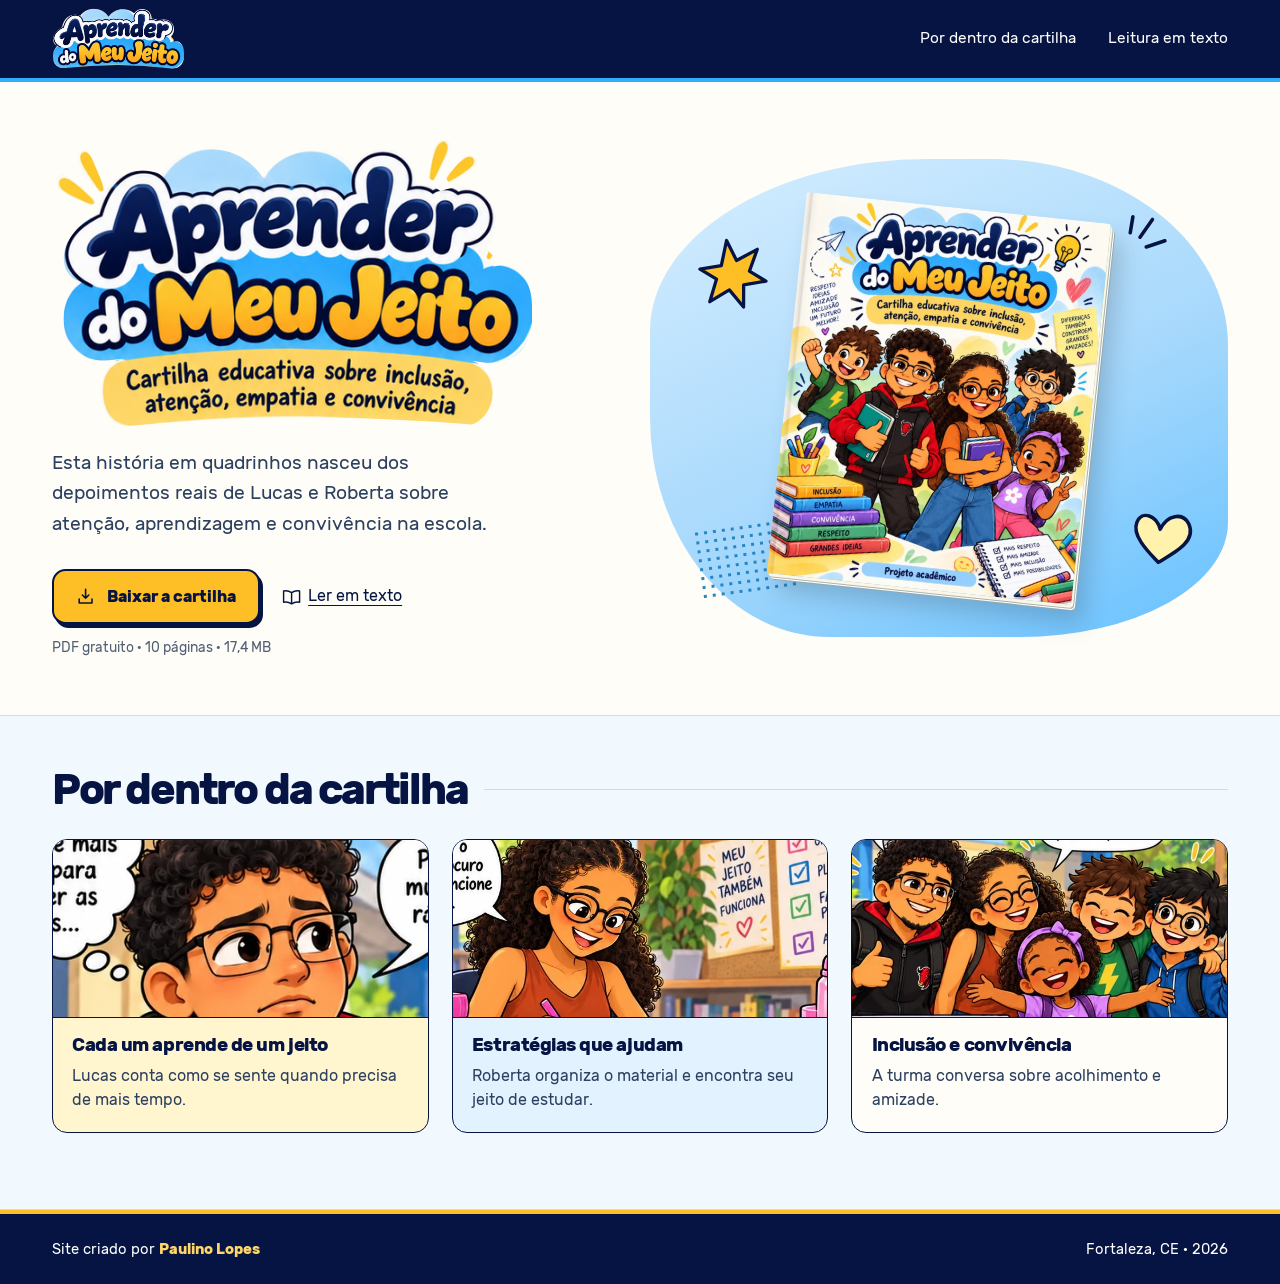
==== index.html @ 84042052 "Publica a cartilha Aprender do Meu Jeito" ====
<!doctype html>
<html lang="pt-BR"><head><meta charset="utf-8"><meta name="viewport" content="width=device-width,initial-scale=1"><title>Aprender do Meu Jeito</title><meta name="description" content="Leia ou baixe a cartilha ilustrada de Lucas e Roberta sobre inclusão, atenção, empatia e convivência."><meta name="theme-color" content="#061443"><meta property="og:type" content="website"><meta property="og:locale" content="pt_BR"><meta property="og:title" content="Aprender do Meu Jeito"><meta property="og:description" content="Leia ou baixe a cartilha ilustrada de Lucas e Roberta sobre inclusão, atenção, empatia e convivência."><meta property="og:image" content="./marca-aprender-do-meu-jeito.png"><meta property="og:image:alt" content="Aprender do Meu Jeito. Cartilha educativa sobre inclusão, atenção, empatia e convivência."><link rel="icon" href="./icone-marca.png" type="image/png"><link rel="stylesheet" href="./estilo.css"></head>
<body><a class="skip" href="#conteudo">Pular para o conteúdo</a><header><div class="wrap top"><a href="./index.html" class="brand" aria-label="Aprender do Meu Jeito, página inicial"><svg class="nav-logo" viewBox="23 17 524 244" aria-hidden="true" focusable="false"><defs><clipPath id="marca-cabecalho"><path d="M27 207 Q27 185 44 167 C19 159 19 117 63 93 C71 51 104 36 135 48 C164 9 222 12 248 52 C269 18 319 12 349 38 C370 8 419 18 419 60 Q433 58 446 67 C496 48 526 98 495 131 Q511 142 504 151 C529 142 547 164 547 194 L547 215 C543 242 530 257 500 258 L469 254 Q292 233 85 254 C52 259 26 247 27 207 Z"/></clipPath></defs><image href="./marca-aprender-do-meu-jeito.png" width="547" height="339" clip-path="url(#marca-cabecalho)"/></svg></a><nav aria-label="Navegação principal"><a class="interior" href="./index.html#por-dentro">Por dentro da cartilha</a><a href="./leitura.html">Leitura em texto</a></nav></div></header><main id="conteudo"><section class="hero wrap" aria-labelledby="titulo"><div><h1 id="titulo"><span class="sr-only">Aprender do Meu Jeito</span><svg class="hero-logo" viewBox="14 8 533 324" aria-hidden="true" focusable="false"><defs><clipPath id="marca-principal"><path d="M27 207 Q27 185 44 167 C19 159 19 117 63 93 C71 51 104 36 135 48 C164 9 222 12 248 52 C269 18 319 12 349 38 C370 8 419 18 419 60 Q433 58 446 67 C496 48 526 98 495 131 Q511 142 504 151 C529 142 547 164 547 194 L547 215 C543 242 530 257 500 258 L469 254 Q292 233 85 254 C52 259 26 247 27 207 ZM85 255 C146 241 270 236 373 246 C445 246 487 251 496 266 C513 290 499 321 480 326 C328 314 217 317 97 328 C68 329 59 283 77 263 ZM20 51 Q24 45 33 52 L61 75 Q66 86 52 82 L23 67 Q17 60 20 51Z M43 24 Q50 17 58 30 L70 58 Q75 71 67 70 L49 47 Q39 31 43 24Z M432 53 L438 19 Q444 6 454 12 Q461 17 451 32 L438 56Z M451 52 L470 30 Q479 24 485 32 Q488 41 473 48 L455 58Z"/></clipPath></defs><image href="./marca-aprender-do-meu-jeito.png" width="547" height="339" clip-path="url(#marca-principal)"/></svg></h1><p class="sr-only">Cartilha educativa sobre inclusão, atenção, empatia e convivência.</p><p class="lead">Esta história em quadrinhos nasceu dos depoimentos reais de Lucas e Roberta sobre atenção, aprendizagem e convivência na escola.</p><div class="actions"><a class="download" href="./aprender-do-meu-jeito.pdf" download="Aprender-do-Meu-Jeito.pdf"><svg aria-hidden="true" fill="none" stroke="currentColor" stroke-width="2" stroke-linecap="round" stroke-linejoin="round" viewBox="0 0 24 24"><path d="M12 3v11m-4-4 4 4 4-4 M4 15v5h16v-5"/></svg>Baixar a cartilha</a><a class="textlink" href="./leitura.html"><svg aria-hidden="true" fill="none" stroke="currentColor" stroke-width="1.8" stroke-linecap="round" stroke-linejoin="round" viewBox="0 0 24 24"><path d="M2 5c4-1 7 0 10 2 3-2 6-3 10-2v14c-4-1-7 0-10 2-3-2-6-3-10-2Z M12 7v14"/></svg>Ler em texto</a></div><p class="meta">PDF gratuito · 10 páginas · 17,4 MB</p></div><figure class="stage"><svg aria-hidden="true" class="charm star" viewBox="0 0 80 80"><path d="m40 4 6 23 24-7-13 21 15 14-24-1-5 23-11-21-23 8 12-22L6 28l23 1Z" fill="#febf26" stroke="#061443" stroke-width="3.5" stroke-linejoin="round"/></svg><img class="book" src="./capa.webp" width="800" height="1000" alt="Capa da cartilha. Lucas e Roberta seguram livros, acompanhados de três colegas."><svg aria-hidden="true" class="charm heart" viewBox="0 0 58 55"><path d="M29 48C20 41 1 28 4 15 7 3 21 6 26 18c4-14 18-19 25-9 10 15-10 29-22 39Z" fill="#fff2ad" stroke="#061443" stroke-width="3.2" stroke-linejoin="round"/></svg><svg aria-hidden="true" class="charm rays" viewBox="0 0 65 60"><g fill="none" stroke="#061443" stroke-width="4" stroke-linecap="round"><path d="m7 29 3-18m8 23 14-20m-7 31 21-7"/></g></svg></figure></section><section class="inside" id="por-dentro" aria-labelledby="temas"><div class="wrap"><div class="section-heading"><h2 id="temas">Por dentro da cartilha</h2></div><div class="cards"><a class="card" href="./leitura.html#cada-um"><img src="./lucas.webp" alt="Lucas de óculos e moletom vermelho e preto." loading="lazy" decoding="async"><div><h3>Cada um aprende de um jeito</h3><p>Lucas conta como se sente quando precisa de mais tempo.</p></div></a><a class="card" href="./leitura.html#estrategias"><img src="./roberta.webp" alt="Roberta escreve em um caderno na biblioteca." loading="lazy" decoding="async"><div><h3>Estratégias que ajudam</h3><p>Roberta organiza o material e encontra seu jeito de estudar.</p></div></a><a class="card" href="./leitura.html#convivencia"><img src="./turma.webp" alt="Os cinco personagens da cartilha se abraçam." loading="lazy" decoding="async"><div><h3>Inclusão e convivência</h3><p>A turma conversa sobre acolhimento e amizade.</p></div></a></div></div></section></main><footer><div class="wrap foot"><p>Site criado por <strong>Paulino Lopes</strong></p><span>Fortaleza, CE · 2026</span></div></footer></body></html>
---- estilo.css ----
@font-face{font-family:Rubik;src:url(./rubik-regular.woff) format('woff');font-weight:400;font-display:swap}
@font-face{font-family:Rubik;src:url(./rubik-bold.woff) format('woff');font-weight:700;font-display:swap}
:root{--ink:#061443;--blue:#164d83;--gold:#febf26;--sky:#32adfc;--sky-light:#a8d9fc;--paper:#fffdf7;--line:#cddde9;--text:#2c4061;--width:1176px}
*,*::before,*::after{box-sizing:border-box}
html{scroll-padding-top:1rem}
body{margin:0;background:var(--paper);font-family:Rubik,Arial,sans-serif;color:var(--ink);line-height:1.55}
a{color:inherit}a:focus-visible,summary:focus-visible{outline:3px solid #045ac5;outline-offset:5px}
.wrap{width:min(var(--width),calc(100% - 96px));margin-inline:auto}
.skip{position:fixed;left:1rem;top:1rem;transform:translateY(-220%);background:white;padding:.6rem 1rem;z-index:10}.skip:focus{transform:none}
header{background:var(--ink);color:#fff;border-bottom:4px solid var(--sky)}
header a:focus-visible,footer a:focus-visible{outline-color:var(--gold)}
.top{min-height:78px;display:flex;align-items:center;justify-content:space-between;gap:2rem}
.brand{display:inline-flex;align-items:center;text-decoration:none;flex-shrink:0;padding-block:.45rem}.brand .nav-logo{width:132px;height:auto;display:block}
.sr-only{position:absolute;width:1px;height:1px;padding:0;margin:-1px;overflow:hidden;clip-path:inset(50%);white-space:nowrap;border:0}
nav{display:flex;gap:2rem;align-items:center}nav a{font-size:.96rem;text-decoration:none;padding:.65rem 0}nav a:hover,.foot a:hover{text-decoration:underline;text-underline-offset:4px}
.hero{display:grid;grid-template-columns:.96fr 1.04fr;align-items:center;gap:clamp(2rem,5vw,5rem);padding-block:clamp(38px,4.4vw,64px)}
.kicker{display:flex;align-items:center;gap:.55em;color:var(--blue);font-size:.82rem;font-weight:700;letter-spacing:.09em;text-transform:uppercase}.kicker::before{content:'';width:26px;height:4px;transform:rotate(-6deg);background:var(--gold);border-radius:80% 30% 60% 20%}
h1,h2,h3,p{margin:0}.hero h1{margin:0 0 1.1rem;line-height:1}.hero-logo{display:block;width:min(100%,480px);height:auto}
.hero .lead{font-size:clamp(1.1rem,1.5vw,1.27rem);line-height:1.6;max-width:29rem;color:var(--text)}
.actions{display:flex;flex-wrap:wrap;gap:1.25rem;align-items:center;margin:1.8rem 0 .8rem}
.download{display:inline-flex;align-items:center;justify-content:center;gap:.7rem;text-decoration:none;font-weight:700;line-height:1.2;background:var(--gold);color:var(--ink);border:2px solid var(--ink);border-radius:.85rem;box-shadow:3px 4px 0 var(--ink);padding:1rem 1.4rem;transition:transform .14s,box-shadow .14s}
.download:hover{transform:translate(1px,1px);box-shadow:2px 3px 0 var(--ink);background:#ffda65}.download svg,.textlink svg{width:1.2rem;height:1.2rem}
.textlink{display:inline-flex;gap:.45rem;align-items:center;padding:.55rem .1rem;color:var(--ink);text-decoration:underline;text-underline-offset:4px;font-size:1rem}
.meta{font-size:.87rem;color:#526076}
.stage{position:relative;isolation:isolate;display:grid;place-items:center;min-height:393px;aspect-ratio:1.21;background:linear-gradient(155deg,#d6eeff 0%,var(--sky-light) 55%,#66c1ff 100%);border-radius:48% 41% 36% 31% / 36% 39% 24% 46%;margin:0}
.stage:before{content:'';position:absolute;width:17%;height:15%;left:8%;bottom:9%;background-image:radial-gradient(circle,#2586c5 1.5px,transparent 2px);background-size:9px 9px;transform:rotate(-8deg);z-index:-1}
.book{display:block;width:53%;height:auto;transform:rotate(6deg);border-radius:3px 4px 4px 3px;box-shadow:2px 3px 0 #f9f7e7,3px 4px 0 #a9b1ad,4px 5px 0 #fff,5px 6px 0 #96a8ad,13px 17px 23px #2639473b}
.charm{position:absolute;pointer-events:none}.star{width:13%;left:8%;top:16%;transform:rotate(-12deg)}.heart{width:11%;right:6%;bottom:14%;transform:rotate(9deg)}.rays{width:10%;right:8%;top:10%}
.inside{background:#f1f9ff;border-block:1px solid var(--line);padding:clamp(38px,4vw,62px) 0 clamp(48px,6vw,76px)}
h2{font-size:clamp(2rem,3.3vw,3rem);line-height:1.1;letter-spacing:-.052em}.section-heading{display:flex;align-items:center;gap:1rem;margin-bottom:1.6rem}.section-heading:after{content:'';flex:1;border-top:1px solid var(--line)}
.cards{display:grid;grid-template-columns:repeat(3,minmax(0,1fr));gap:1.45rem}.card{display:flex;flex-direction:column;text-decoration:none;border:1.5px solid var(--ink);border-radius:15px;overflow:hidden;background:#fff5cf}.card:nth-child(2){background:#e2f3ff}.card:nth-child(3){background:#fffdf7}.card:hover h3{text-decoration:underline;text-underline-offset:4px}.card img{width:100%;aspect-ratio:2.1;object-fit:cover;display:block;border-bottom:1.5px solid var(--ink)}.card div{padding:1rem 1.2rem 1.3rem}.card h3{font-size:1.16rem;line-height:1.25;letter-spacing:-.025em}.card p{margin-top:.45rem;line-height:1.45;color:var(--text)}
footer{color:white;background:var(--ink);border-top:4px solid var(--gold)}
.foot{display:flex;align-items:center;justify-content:space-between;padding-block:1.5rem;gap:1rem;flex-wrap:wrap;font-size:.92rem;color:inherit}.foot strong{color:#ffd669}.foot a{color:white;text-underline-offset:3px}
.reader{width:min(750px,calc(100% - 48px));margin:0 auto;padding:3rem 0}.reader h1{font-size:clamp(2.8rem,5.8vw,4.4rem);letter-spacing:-.06em;line-height:1.03;margin:.7rem 0 1rem}.reader .lede{color:var(--text);font-size:1.12rem}.index{background:#e5f5ff;border-radius:1rem;border:1px solid #bacfd2;margin:1.65rem 0 2.5rem;padding:.8rem 1.2rem}.index summary{cursor:pointer;font-weight:700}.index ul{columns:2;column-gap:2rem;padding-left:1.25rem}.index a,.reader a:not(.download){text-underline-offset:3px}.reader section{border-top:1px solid var(--line);padding:2rem 0 .5rem}.reader h2{font-size:clamp(1.6rem,4vw,2.1rem);margin:.35rem 0 1rem}.reader section p,.reader li{margin:.6rem 0}.reader blockquote{margin:1.1rem 0;padding:.7rem 1rem;background:#fff2bc;border-left:4px solid var(--gold)}.reader article{font-size:1.06rem}.reader dt{font-weight:700;margin-top:.7rem}.reader dd{margin:0}
@media(min-width:1450px){.hero{gap:6rem}.stage{min-height:460px}}
@media(max-width:850px){.wrap{width:calc(100% - 48px)}.hero{gap:2rem}.stage{min-height:300px}.actions{gap:.65rem}.cards{gap:.85rem}.card div{padding:1rem}nav{gap:1.15rem}}
@media(max-width:670px){.wrap{width:calc(100% - 36px)}.top{min-height:65px;gap:.5rem}.brand .nav-logo{width:112px}nav{gap:.65rem}nav .interior{display:none}nav a{font-size:.87rem}.hero{grid-template-columns:1fr;padding:36px 0 40px;gap:30px}.hero h1{margin:0 0 1rem}.actions{margin-top:1.4rem;gap:1rem}.download{padding:.9rem 1.1rem}.stage{width:min(100%,430px);margin:auto;min-height:0}.book{width:52%}.cards{grid-template-columns:1fr;gap:1.1rem}.card{display:grid;grid-template-columns:34% 1fr;min-height:105px}.card img{height:100%;aspect-ratio:auto;object-fit:cover;border:0;border-right:1.5px solid var(--ink)}.card div{align-self:center;padding:.85rem}.card h3{font-size:1.08rem}.card p{font-size:.97rem}.index ul{columns:1}.reader{width:calc(100% - 36px);padding:2rem 0}.foot{align-items:flex-start;flex-direction:column}.inside{padding-block:2rem}}
@media(prefers-reduced-motion:reduce){*{transition:none!important}}
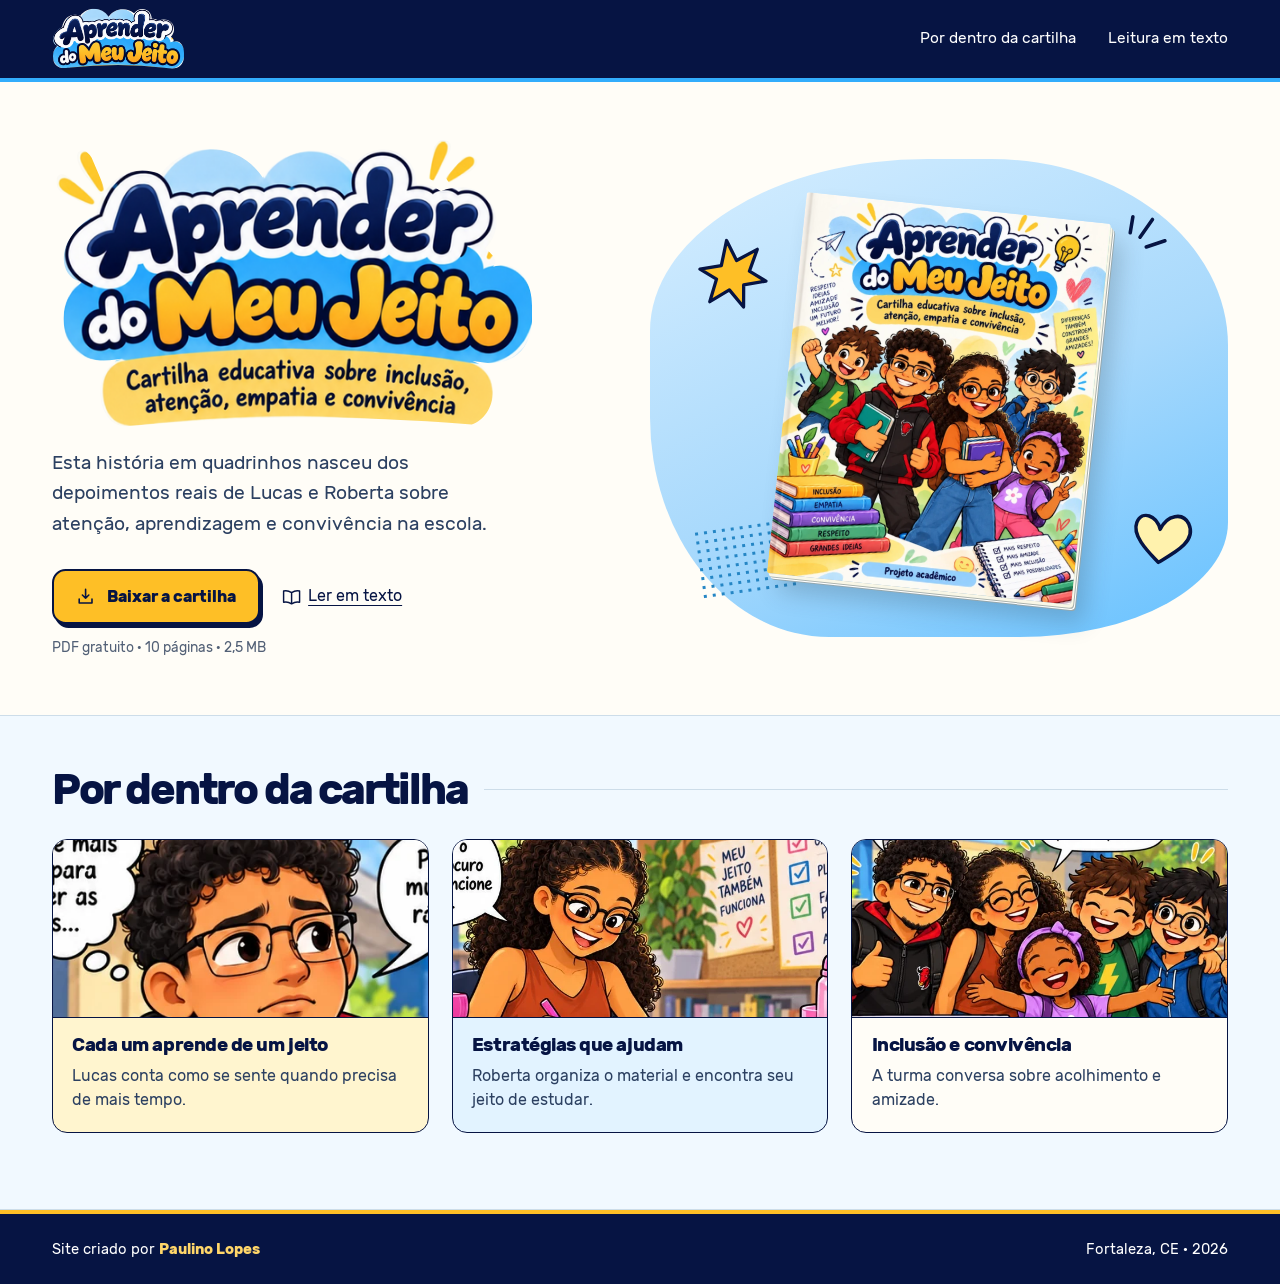
==== commit f5104243: "Integra o cadastro ao botão de download da cartilha no GitHub Pages" ====
--- a/index.html
+++ b/index.html
@@ -1,3 +1,3 @@
 <!doctype html>
-<html lang="pt-BR"><head><meta charset="utf-8"><meta name="viewport" content="width=device-width,initial-scale=1"><title>Aprender do Meu Jeito</title><meta name="description" content="Leia ou baixe a cartilha ilustrada de Lucas e Roberta sobre inclusão, atenção, empatia e convivência."><meta name="theme-color" content="#061443"><meta property="og:type" content="website"><meta property="og:locale" content="pt_BR"><meta property="og:title" content="Aprender do Meu Jeito"><meta property="og:description" content="Leia ou baixe a cartilha ilustrada de Lucas e Roberta sobre inclusão, atenção, empatia e convivência."><meta property="og:image" content="./marca-aprender-do-meu-jeito.png"><meta property="og:image:alt" content="Aprender do Meu Jeito. Cartilha educativa sobre inclusão, atenção, empatia e convivência."><link rel="icon" href="./icone-marca.png" type="image/png"><link rel="stylesheet" href="./estilo.css"></head>
-<body><a class="skip" href="#conteudo">Pular para o conteúdo</a><header><div class="wrap top"><a href="./index.html" class="brand" aria-label="Aprender do Meu Jeito, página inicial"><svg class="nav-logo" viewBox="23 17 524 244" aria-hidden="true" focusable="false"><defs><clipPath id="marca-cabecalho"><path d="M27 207 Q27 185 44 167 C19 159 19 117 63 93 C71 51 104 36 135 48 C164 9 222 12 248 52 C269 18 319 12 349 38 C370 8 419 18 419 60 Q433 58 446 67 C496 48 526 98 495 131 Q511 142 504 151 C529 142 547 164 547 194 L547 215 C543 242 530 257 500 258 L469 254 Q292 233 85 254 C52 259 26 247 27 207 Z"/></clipPath></defs><image href="./marca-aprender-do-meu-jeito.png" width="547" height="339" clip-path="url(#marca-cabecalho)"/></svg></a><nav aria-label="Navegação principal"><a class="interior" href="./index.html#por-dentro">Por dentro da cartilha</a><a href="./leitura.html">Leitura em texto</a></nav></div></header><main id="conteudo"><section class="hero wrap" aria-labelledby="titulo"><div><h1 id="titulo"><span class="sr-only">Aprender do Meu Jeito</span><svg class="hero-logo" viewBox="14 8 533 324" aria-hidden="true" focusable="false"><defs><clipPath id="marca-principal"><path d="M27 207 Q27 185 44 167 C19 159 19 117 63 93 C71 51 104 36 135 48 C164 9 222 12 248 52 C269 18 319 12 349 38 C370 8 419 18 419 60 Q433 58 446 67 C496 48 526 98 495 131 Q511 142 504 151 C529 142 547 164 547 194 L547 215 C543 242 530 257 500 258 L469 254 Q292 233 85 254 C52 259 26 247 27 207 ZM85 255 C146 241 270 236 373 246 C445 246 487 251 496 266 C513 290 499 321 480 326 C328 314 217 317 97 328 C68 329 59 283 77 263 ZM20 51 Q24 45 33 52 L61 75 Q66 86 52 82 L23 67 Q17 60 20 51Z M43 24 Q50 17 58 30 L70 58 Q75 71 67 70 L49 47 Q39 31 43 24Z M432 53 L438 19 Q444 6 454 12 Q461 17 451 32 L438 56Z M451 52 L470 30 Q479 24 485 32 Q488 41 473 48 L455 58Z"/></clipPath></defs><image href="./marca-aprender-do-meu-jeito.png" width="547" height="339" clip-path="url(#marca-principal)"/></svg></h1><p class="sr-only">Cartilha educativa sobre inclusão, atenção, empatia e convivência.</p><p class="lead">Esta história em quadrinhos nasceu dos depoimentos reais de Lucas e Roberta sobre atenção, aprendizagem e convivência na escola.</p><div class="actions"><a class="download" href="./aprender-do-meu-jeito.pdf" download="Aprender-do-Meu-Jeito.pdf"><svg aria-hidden="true" fill="none" stroke="currentColor" stroke-width="2" stroke-linecap="round" stroke-linejoin="round" viewBox="0 0 24 24"><path d="M12 3v11m-4-4 4 4 4-4 M4 15v5h16v-5"/></svg>Baixar a cartilha</a><a class="textlink" href="./leitura.html"><svg aria-hidden="true" fill="none" stroke="currentColor" stroke-width="1.8" stroke-linecap="round" stroke-linejoin="round" viewBox="0 0 24 24"><path d="M2 5c4-1 7 0 10 2 3-2 6-3 10-2v14c-4-1-7 0-10 2-3-2-6-3-10-2Z M12 7v14"/></svg>Ler em texto</a></div><p class="meta">PDF gratuito · 10 páginas · 17,4 MB</p></div><figure class="stage"><svg aria-hidden="true" class="charm star" viewBox="0 0 80 80"><path d="m40 4 6 23 24-7-13 21 15 14-24-1-5 23-11-21-23 8 12-22L6 28l23 1Z" fill="#febf26" stroke="#061443" stroke-width="3.5" stroke-linejoin="round"/></svg><img class="book" src="./capa.webp" width="800" height="1000" alt="Capa da cartilha. Lucas e Roberta seguram livros, acompanhados de três colegas."><svg aria-hidden="true" class="charm heart" viewBox="0 0 58 55"><path d="M29 48C20 41 1 28 4 15 7 3 21 6 26 18c4-14 18-19 25-9 10 15-10 29-22 39Z" fill="#fff2ad" stroke="#061443" stroke-width="3.2" stroke-linejoin="round"/></svg><svg aria-hidden="true" class="charm rays" viewBox="0 0 65 60"><g fill="none" stroke="#061443" stroke-width="4" stroke-linecap="round"><path d="m7 29 3-18m8 23 14-20m-7 31 21-7"/></g></svg></figure></section><section class="inside" id="por-dentro" aria-labelledby="temas"><div class="wrap"><div class="section-heading"><h2 id="temas">Por dentro da cartilha</h2></div><div class="cards"><a class="card" href="./leitura.html#cada-um"><img src="./lucas.webp" alt="Lucas de óculos e moletom vermelho e preto." loading="lazy" decoding="async"><div><h3>Cada um aprende de um jeito</h3><p>Lucas conta como se sente quando precisa de mais tempo.</p></div></a><a class="card" href="./leitura.html#estrategias"><img src="./roberta.webp" alt="Roberta escreve em um caderno na biblioteca." loading="lazy" decoding="async"><div><h3>Estratégias que ajudam</h3><p>Roberta organiza o material e encontra seu jeito de estudar.</p></div></a><a class="card" href="./leitura.html#convivencia"><img src="./turma.webp" alt="Os cinco personagens da cartilha se abraçam." loading="lazy" decoding="async"><div><h3>Inclusão e convivência</h3><p>A turma conversa sobre acolhimento e amizade.</p></div></a></div></div></section></main><footer><div class="wrap foot"><p>Site criado por <strong>Paulino Lopes</strong></p><span>Fortaleza, CE · 2026</span></div></footer></body></html>+<html lang="pt-BR"><head><meta charset="utf-8"><meta name="viewport" content="width=device-width,initial-scale=1"><title>Aprender do Meu Jeito</title><meta name="description" content="Leia ou baixe a cartilha ilustrada de Lucas e Roberta sobre inclusão, atenção, empatia e convivência."><meta name="theme-color" content="#061443"><meta property="og:type" content="website"><meta property="og:locale" content="pt_BR"><meta property="og:title" content="Aprender do Meu Jeito"><meta property="og:description" content="Leia ou baixe a cartilha ilustrada de Lucas e Roberta sobre inclusão, atenção, empatia e convivência."><meta property="og:url" content="https://skepping.github.io/aprender-do-meu-jeito/"><meta property="og:image" content="https://skepping.github.io/aprender-do-meu-jeito/marca-aprender-do-meu-jeito.png"><meta property="og:image:alt" content="Aprender do Meu Jeito. Cartilha educativa sobre inclusão, atenção, empatia e convivência."><link rel="icon" href="./icone-marca.png" type="image/png"><link rel="stylesheet" href="./estilo.css"></head>
+<body><a class="skip" href="#conteudo">Pular para o conteúdo</a><header><div class="wrap top"><a href="./index.html" class="brand" aria-label="Aprender do Meu Jeito, página inicial"><svg class="nav-logo" viewBox="23 17 524 244" aria-hidden="true" focusable="false"><defs><clipPath id="marca-cabecalho"><path d="M27 207 Q27 185 44 167 C19 159 19 117 63 93 C71 51 104 36 135 48 C164 9 222 12 248 52 C269 18 319 12 349 38 C370 8 419 18 419 60 Q433 58 446 67 C496 48 526 98 495 131 Q511 142 504 151 C529 142 547 164 547 194 L547 215 C543 242 530 257 500 258 L469 254 Q292 233 85 254 C52 259 26 247 27 207 Z"/></clipPath></defs><image href="./marca-aprender-do-meu-jeito.png" width="547" height="339" clip-path="url(#marca-cabecalho)"/></svg></a><nav aria-label="Navegação principal"><a class="interior" href="./index.html#por-dentro">Por dentro da cartilha</a><a href="./leitura.html">Leitura em texto</a></nav></div></header><main id="conteudo"><section class="hero wrap" aria-labelledby="titulo"><div><h1 id="titulo"><span class="sr-only">Aprender do Meu Jeito</span><svg class="hero-logo" viewBox="14 8 533 324" aria-hidden="true" focusable="false"><defs><clipPath id="marca-principal"><path d="M27 207 Q27 185 44 167 C19 159 19 117 63 93 C71 51 104 36 135 48 C164 9 222 12 248 52 C269 18 319 12 349 38 C370 8 419 18 419 60 Q433 58 446 67 C496 48 526 98 495 131 Q511 142 504 151 C529 142 547 164 547 194 L547 215 C543 242 530 257 500 258 L469 254 Q292 233 85 254 C52 259 26 247 27 207 ZM85 255 C146 241 270 236 373 246 C445 246 487 251 496 266 C513 290 499 321 480 326 C328 314 217 317 97 328 C68 329 59 283 77 263 ZM20 51 Q24 45 33 52 L61 75 Q66 86 52 82 L23 67 Q17 60 20 51Z M43 24 Q50 17 58 30 L70 58 Q75 71 67 70 L49 47 Q39 31 43 24Z M432 53 L438 19 Q444 6 454 12 Q461 17 451 32 L438 56Z M451 52 L470 30 Q479 24 485 32 Q488 41 473 48 L455 58Z"/></clipPath></defs><image href="./marca-aprender-do-meu-jeito.png" width="547" height="339" clip-path="url(#marca-principal)"/></svg></h1><p class="sr-only">Cartilha educativa sobre inclusão, atenção, empatia e convivência.</p><p class="lead">Esta história em quadrinhos nasceu dos depoimentos reais de Lucas e Roberta sobre atenção, aprendizagem e convivência na escola.</p><div class="actions"><a class="download" href="./baixar/"><svg aria-hidden="true" fill="none" stroke="currentColor" stroke-width="2" stroke-linecap="round" stroke-linejoin="round" viewBox="0 0 24 24"><path d="M12 3v11m-4-4 4 4 4-4 M4 15v5h16v-5"/></svg>Baixar a cartilha</a><a class="textlink" href="./leitura.html"><svg aria-hidden="true" fill="none" stroke="currentColor" stroke-width="1.8" stroke-linecap="round" stroke-linejoin="round" viewBox="0 0 24 24"><path d="M2 5c4-1 7 0 10 2 3-2 6-3 10-2v14c-4-1-7 0-10 2-3-2-6-3-10-2Z M12 7v14"/></svg>Ler em texto</a></div><p class="meta">PDF gratuito · 10 páginas · 2,5 MB</p></div><figure class="stage"><svg aria-hidden="true" class="charm star" viewBox="0 0 80 80"><path d="m40 4 6 23 24-7-13 21 15 14-24-1-5 23-11-21-23 8 12-22L6 28l23 1Z" fill="#febf26" stroke="#061443" stroke-width="3.5" stroke-linejoin="round"/></svg><img class="book" src="./capa.webp" width="800" height="1000" alt="Capa da cartilha. Lucas e Roberta seguram livros, acompanhados de três colegas."><svg aria-hidden="true" class="charm heart" viewBox="0 0 58 55"><path d="M29 48C20 41 1 28 4 15 7 3 21 6 26 18c4-14 18-19 25-9 10 15-10 29-22 39Z" fill="#fff2ad" stroke="#061443" stroke-width="3.2" stroke-linejoin="round"/></svg><svg aria-hidden="true" class="charm rays" viewBox="0 0 65 60"><g fill="none" stroke="#061443" stroke-width="4" stroke-linecap="round"><path d="m7 29 3-18m8 23 14-20m-7 31 21-7"/></g></svg></figure></section><section class="inside" id="por-dentro" aria-labelledby="temas"><div class="wrap"><div class="section-heading"><h2 id="temas">Por dentro da cartilha</h2></div><div class="cards"><a class="card" href="./leitura.html#cada-um"><img src="./lucas.webp" alt="Lucas de óculos e moletom vermelho e preto." loading="lazy" decoding="async"><div><h3>Cada um aprende de um jeito</h3><p>Lucas conta como se sente quando precisa de mais tempo.</p></div></a><a class="card" href="./leitura.html#estrategias"><img src="./roberta.webp" alt="Roberta escreve em um caderno na biblioteca." loading="lazy" decoding="async"><div><h3>Estratégias que ajudam</h3><p>Roberta organiza o material e encontra seu jeito de estudar.</p></div></a><a class="card" href="./leitura.html#convivencia"><img src="./turma.webp" alt="Os cinco personagens da cartilha se abraçam." loading="lazy" decoding="async"><div><h3>Inclusão e convivência</h3><p>A turma conversa sobre acolhimento e amizade.</p></div></a></div></div></section></main><footer><div class="wrap foot"><p>Site criado por <strong>Paulino Lopes</strong></p><span>Fortaleza, CE · 2026</span></div></footer></body></html>
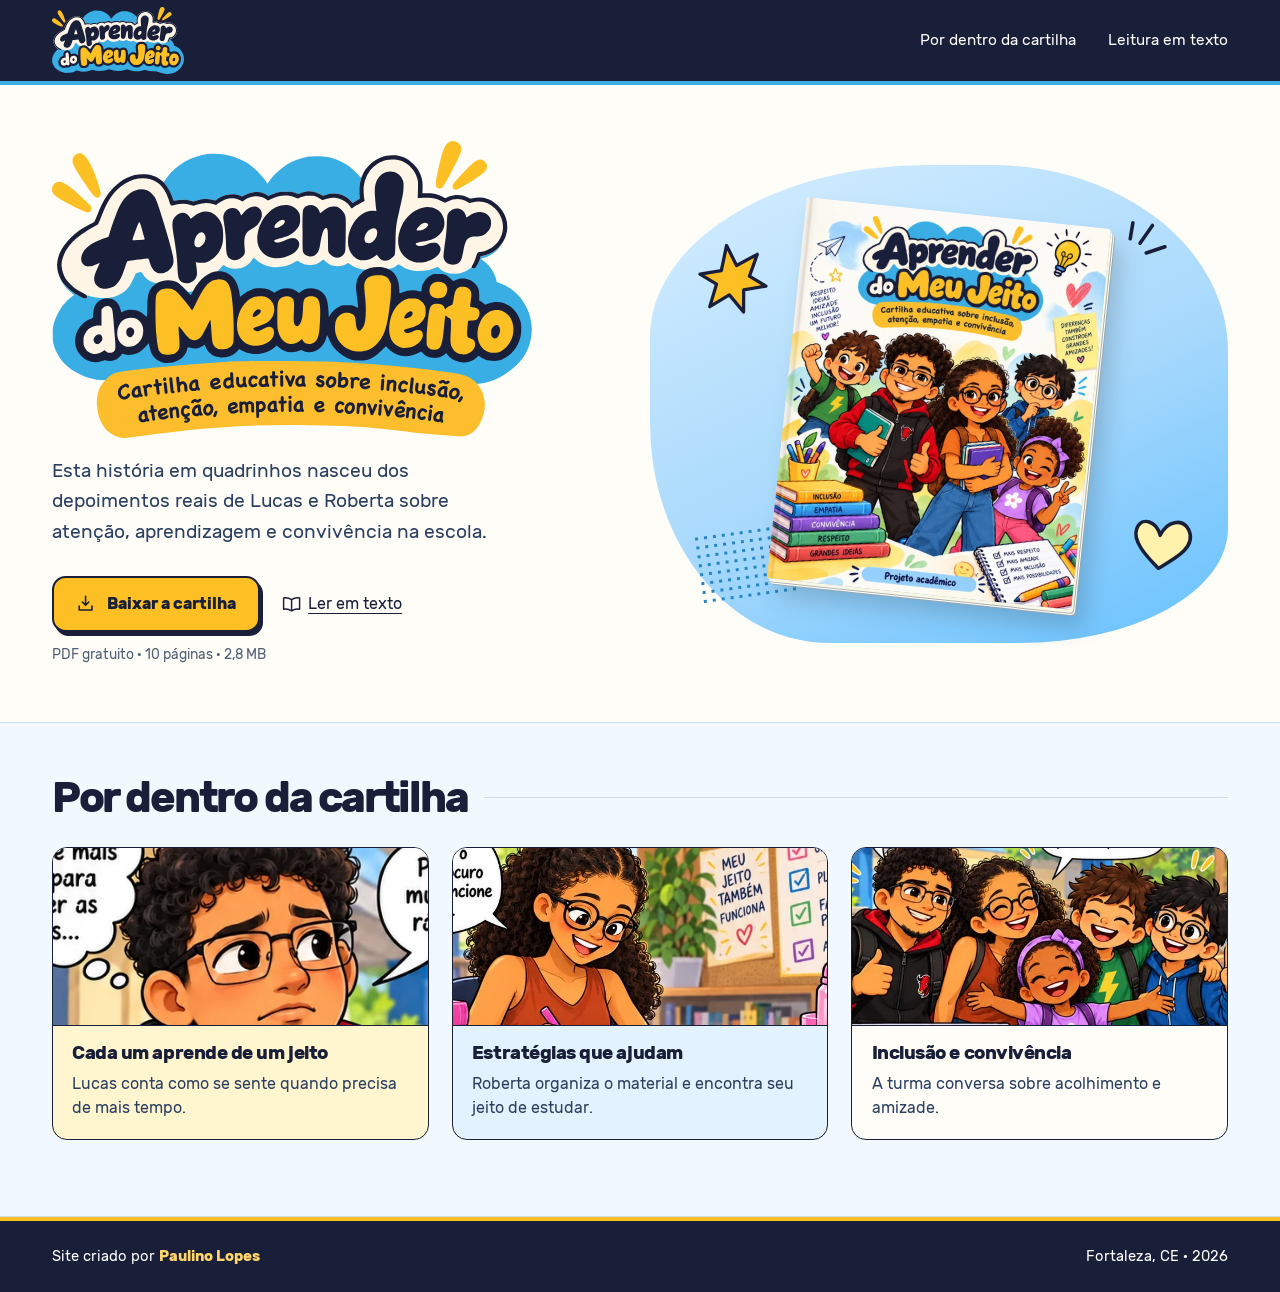
==== commit d46c292e: "Aplica a nova marca oficial da cartilha ao site e ao formulário" ====
--- a/index.html
+++ b/index.html
@@ -1,3 +1,3 @@
 <!doctype html>
-<html lang="pt-BR"><head><meta charset="utf-8"><meta name="viewport" content="width=device-width,initial-scale=1"><title>Aprender do Meu Jeito</title><meta name="description" content="Leia ou baixe a cartilha ilustrada de Lucas e Roberta sobre inclusão, atenção, empatia e convivência."><meta name="theme-color" content="#061443"><meta property="og:type" content="website"><meta property="og:locale" content="pt_BR"><meta property="og:title" content="Aprender do Meu Jeito"><meta property="og:description" content="Leia ou baixe a cartilha ilustrada de Lucas e Roberta sobre inclusão, atenção, empatia e convivência."><meta property="og:url" content="https://skepping.github.io/aprender-do-meu-jeito/"><meta property="og:image" content="https://skepping.github.io/aprender-do-meu-jeito/marca-aprender-do-meu-jeito.png"><meta property="og:image:alt" content="Aprender do Meu Jeito. Cartilha educativa sobre inclusão, atenção, empatia e convivência."><link rel="icon" href="./icone-marca.png" type="image/png"><link rel="stylesheet" href="./estilo.css"></head>
-<body><a class="skip" href="#conteudo">Pular para o conteúdo</a><header><div class="wrap top"><a href="./index.html" class="brand" aria-label="Aprender do Meu Jeito, página inicial"><svg class="nav-logo" viewBox="23 17 524 244" aria-hidden="true" focusable="false"><defs><clipPath id="marca-cabecalho"><path d="M27 207 Q27 185 44 167 C19 159 19 117 63 93 C71 51 104 36 135 48 C164 9 222 12 248 52 C269 18 319 12 349 38 C370 8 419 18 419 60 Q433 58 446 67 C496 48 526 98 495 131 Q511 142 504 151 C529 142 547 164 547 194 L547 215 C543 242 530 257 500 258 L469 254 Q292 233 85 254 C52 259 26 247 27 207 Z"/></clipPath></defs><image href="./marca-aprender-do-meu-jeito.png" width="547" height="339" clip-path="url(#marca-cabecalho)"/></svg></a><nav aria-label="Navegação principal"><a class="interior" href="./index.html#por-dentro">Por dentro da cartilha</a><a href="./leitura.html">Leitura em texto</a></nav></div></header><main id="conteudo"><section class="hero wrap" aria-labelledby="titulo"><div><h1 id="titulo"><span class="sr-only">Aprender do Meu Jeito</span><svg class="hero-logo" viewBox="14 8 533 324" aria-hidden="true" focusable="false"><defs><clipPath id="marca-principal"><path d="M27 207 Q27 185 44 167 C19 159 19 117 63 93 C71 51 104 36 135 48 C164 9 222 12 248 52 C269 18 319 12 349 38 C370 8 419 18 419 60 Q433 58 446 67 C496 48 526 98 495 131 Q511 142 504 151 C529 142 547 164 547 194 L547 215 C543 242 530 257 500 258 L469 254 Q292 233 85 254 C52 259 26 247 27 207 ZM85 255 C146 241 270 236 373 246 C445 246 487 251 496 266 C513 290 499 321 480 326 C328 314 217 317 97 328 C68 329 59 283 77 263 ZM20 51 Q24 45 33 52 L61 75 Q66 86 52 82 L23 67 Q17 60 20 51Z M43 24 Q50 17 58 30 L70 58 Q75 71 67 70 L49 47 Q39 31 43 24Z M432 53 L438 19 Q444 6 454 12 Q461 17 451 32 L438 56Z M451 52 L470 30 Q479 24 485 32 Q488 41 473 48 L455 58Z"/></clipPath></defs><image href="./marca-aprender-do-meu-jeito.png" width="547" height="339" clip-path="url(#marca-principal)"/></svg></h1><p class="sr-only">Cartilha educativa sobre inclusão, atenção, empatia e convivência.</p><p class="lead">Esta história em quadrinhos nasceu dos depoimentos reais de Lucas e Roberta sobre atenção, aprendizagem e convivência na escola.</p><div class="actions"><a class="download" href="./baixar/"><svg aria-hidden="true" fill="none" stroke="currentColor" stroke-width="2" stroke-linecap="round" stroke-linejoin="round" viewBox="0 0 24 24"><path d="M12 3v11m-4-4 4 4 4-4 M4 15v5h16v-5"/></svg>Baixar a cartilha</a><a class="textlink" href="./leitura.html"><svg aria-hidden="true" fill="none" stroke="currentColor" stroke-width="1.8" stroke-linecap="round" stroke-linejoin="round" viewBox="0 0 24 24"><path d="M2 5c4-1 7 0 10 2 3-2 6-3 10-2v14c-4-1-7 0-10 2-3-2-6-3-10-2Z M12 7v14"/></svg>Ler em texto</a></div><p class="meta">PDF gratuito · 10 páginas · 2,5 MB</p></div><figure class="stage"><svg aria-hidden="true" class="charm star" viewBox="0 0 80 80"><path d="m40 4 6 23 24-7-13 21 15 14-24-1-5 23-11-21-23 8 12-22L6 28l23 1Z" fill="#febf26" stroke="#061443" stroke-width="3.5" stroke-linejoin="round"/></svg><img class="book" src="./capa.webp" width="800" height="1000" alt="Capa da cartilha. Lucas e Roberta seguram livros, acompanhados de três colegas."><svg aria-hidden="true" class="charm heart" viewBox="0 0 58 55"><path d="M29 48C20 41 1 28 4 15 7 3 21 6 26 18c4-14 18-19 25-9 10 15-10 29-22 39Z" fill="#fff2ad" stroke="#061443" stroke-width="3.2" stroke-linejoin="round"/></svg><svg aria-hidden="true" class="charm rays" viewBox="0 0 65 60"><g fill="none" stroke="#061443" stroke-width="4" stroke-linecap="round"><path d="m7 29 3-18m8 23 14-20m-7 31 21-7"/></g></svg></figure></section><section class="inside" id="por-dentro" aria-labelledby="temas"><div class="wrap"><div class="section-heading"><h2 id="temas">Por dentro da cartilha</h2></div><div class="cards"><a class="card" href="./leitura.html#cada-um"><img src="./lucas.webp" alt="Lucas de óculos e moletom vermelho e preto." loading="lazy" decoding="async"><div><h3>Cada um aprende de um jeito</h3><p>Lucas conta como se sente quando precisa de mais tempo.</p></div></a><a class="card" href="./leitura.html#estrategias"><img src="./roberta.webp" alt="Roberta escreve em um caderno na biblioteca." loading="lazy" decoding="async"><div><h3>Estratégias que ajudam</h3><p>Roberta organiza o material e encontra seu jeito de estudar.</p></div></a><a class="card" href="./leitura.html#convivencia"><img src="./turma.webp" alt="Os cinco personagens da cartilha se abraçam." loading="lazy" decoding="async"><div><h3>Inclusão e convivência</h3><p>A turma conversa sobre acolhimento e amizade.</p></div></a></div></div></section></main><footer><div class="wrap foot"><p>Site criado por <strong>Paulino Lopes</strong></p><span>Fortaleza, CE · 2026</span></div></footer></body></html>+<html lang="pt-BR"><head><meta charset="utf-8"><meta name="viewport" content="width=device-width,initial-scale=1"><title>Aprender do Meu Jeito</title><meta name="description" content="Leia ou baixe a cartilha ilustrada de Lucas e Roberta sobre inclusão, atenção, empatia e convivência."><meta name="theme-color" content="#191e39"><meta property="og:type" content="website"><meta property="og:locale" content="pt_BR"><meta property="og:title" content="Aprender do Meu Jeito"><meta property="og:description" content="Leia ou baixe a cartilha ilustrada de Lucas e Roberta sobre inclusão, atenção, empatia e convivência."><meta property="og:url" content="https://skepping.github.io/aprender-do-meu-jeito/"><meta property="og:image" content="https://skepping.github.io/aprender-do-meu-jeito/cartilha-compartilhar.png"><meta property="og:image:width" content="1200"><meta property="og:image:height" content="630"><meta property="og:image:alt" content="Aprender do Meu Jeito. Cartilha educativa sobre inclusão, atenção, empatia e convivência."><link rel="icon" href="./icone-marca.png?v=2" type="image/png"><link rel="icon" href="./icone-marca.svg" type="image/svg+xml"><link rel="stylesheet" href="./estilo.css"></head>
+<body><a class="skip" href="#conteudo">Pular para o conteúdo</a><header><div class="wrap top"><a href="./index.html" class="brand" aria-label="Aprender do Meu Jeito, página inicial"><img class="nav-logo" src="./marca-reduzida.svg" width="1449" height="733" alt=""></a><nav aria-label="Navegação principal"><a class="interior" href="./index.html#por-dentro">Por dentro da cartilha</a><a href="./leitura.html">Leitura em texto</a></nav></div></header><main id="conteudo"><section class="hero wrap" aria-labelledby="titulo"><div><h1 id="titulo"><span class="sr-only">Aprender do Meu Jeito</span><img class="hero-logo" src="./marca-aprender-do-meu-jeito.svg" width="1449" height="895" alt=""></h1><p class="sr-only">Cartilha educativa sobre inclusão, atenção, empatia e convivência.</p><p class="lead">Esta história em quadrinhos nasceu dos depoimentos reais de Lucas e Roberta sobre atenção, aprendizagem e convivência na escola.</p><div class="actions"><a class="download" href="./baixar/"><svg aria-hidden="true" fill="none" stroke="currentColor" stroke-width="2" stroke-linecap="round" stroke-linejoin="round" viewBox="0 0 24 24"><path d="M12 3v11m-4-4 4 4 4-4 M4 15v5h16v-5"/></svg>Baixar a cartilha</a><a class="textlink" href="./leitura.html"><svg aria-hidden="true" fill="none" stroke="currentColor" stroke-width="1.8" stroke-linecap="round" stroke-linejoin="round" viewBox="0 0 24 24"><path d="M2 5c4-1 7 0 10 2 3-2 6-3 10-2v14c-4-1-7 0-10 2-3-2-6-3-10-2Z M12 7v14"/></svg>Ler em texto</a></div><p class="meta">PDF gratuito · 10 páginas · 2,8 MB</p></div><figure class="stage"><svg aria-hidden="true" class="charm star" viewBox="0 0 80 80"><path d="m40 4 6 23 24-7-13 21 15 14-24-1-5 23-11-21-23 8 12-22L6 28l23 1Z" fill="#fcbf24" stroke="#191e39" stroke-width="3.5" stroke-linejoin="round"/></svg><img class="book" src="./capa.webp" width="800" height="1000" alt="Capa da cartilha. Lucas e Roberta seguram livros, acompanhados de três colegas."><svg aria-hidden="true" class="charm heart" viewBox="0 0 58 55"><path d="M29 48C20 41 1 28 4 15 7 3 21 6 26 18c4-14 18-19 25-9 10 15-10 29-22 39Z" fill="#fff2ad" stroke="#191e39" stroke-width="3.2" stroke-linejoin="round"/></svg><svg aria-hidden="true" class="charm rays" viewBox="0 0 65 60"><g fill="none" stroke="#191e39" stroke-width="4" stroke-linecap="round"><path d="m7 29 3-18m8 23 14-20m-7 31 21-7"/></g></svg></figure></section><section class="inside" id="por-dentro" aria-labelledby="temas"><div class="wrap"><div class="section-heading"><h2 id="temas">Por dentro da cartilha</h2></div><div class="cards"><a class="card" href="./leitura.html#cada-um"><img src="./lucas.webp" alt="Lucas de óculos e moletom vermelho e preto." loading="lazy" decoding="async"><div><h3>Cada um aprende de um jeito</h3><p>Lucas conta como se sente quando precisa de mais tempo.</p></div></a><a class="card" href="./leitura.html#estrategias"><img src="./roberta.webp" alt="Roberta escreve em um caderno na biblioteca." loading="lazy" decoding="async"><div><h3>Estratégias que ajudam</h3><p>Roberta organiza o material e encontra seu jeito de estudar.</p></div></a><a class="card" href="./leitura.html#convivencia"><img src="./turma.webp" alt="Os cinco personagens da cartilha se abraçam." loading="lazy" decoding="async"><div><h3>Inclusão e convivência</h3><p>A turma conversa sobre acolhimento e amizade.</p></div></a></div></div></section></main><footer><div class="wrap foot"><p>Site criado por <strong>Paulino Lopes</strong></p><span>Fortaleza, CE · 2026</span></div></footer></body></html>
--- a/estilo.css
+++ b/estilo.css
@@ -1,6 +1,6 @@
 @font-face{font-family:Rubik;src:url(./rubik-regular.woff) format('woff');font-weight:400;font-display:swap}
 @font-face{font-family:Rubik;src:url(./rubik-bold.woff) format('woff');font-weight:700;font-display:swap}
-:root{--ink:#061443;--blue:#164d83;--gold:#febf26;--sky:#32adfc;--sky-light:#a8d9fc;--paper:#fffdf7;--line:#cddde9;--text:#2c4061;--width:1176px}
+:root{--ink:#191e39;--blue:#164d83;--gold:#fcbf24;--sky:#39aee4;--sky-light:#a8d9fc;--paper:#fffdf7;--line:#cddde9;--text:#2c4061;--width:1176px}
 *,*::before,*::after{box-sizing:border-box}
 html{scroll-padding-top:1rem}
 body{margin:0;background:var(--paper);font-family:Rubik,Arial,sans-serif;color:var(--ink);line-height:1.55}
